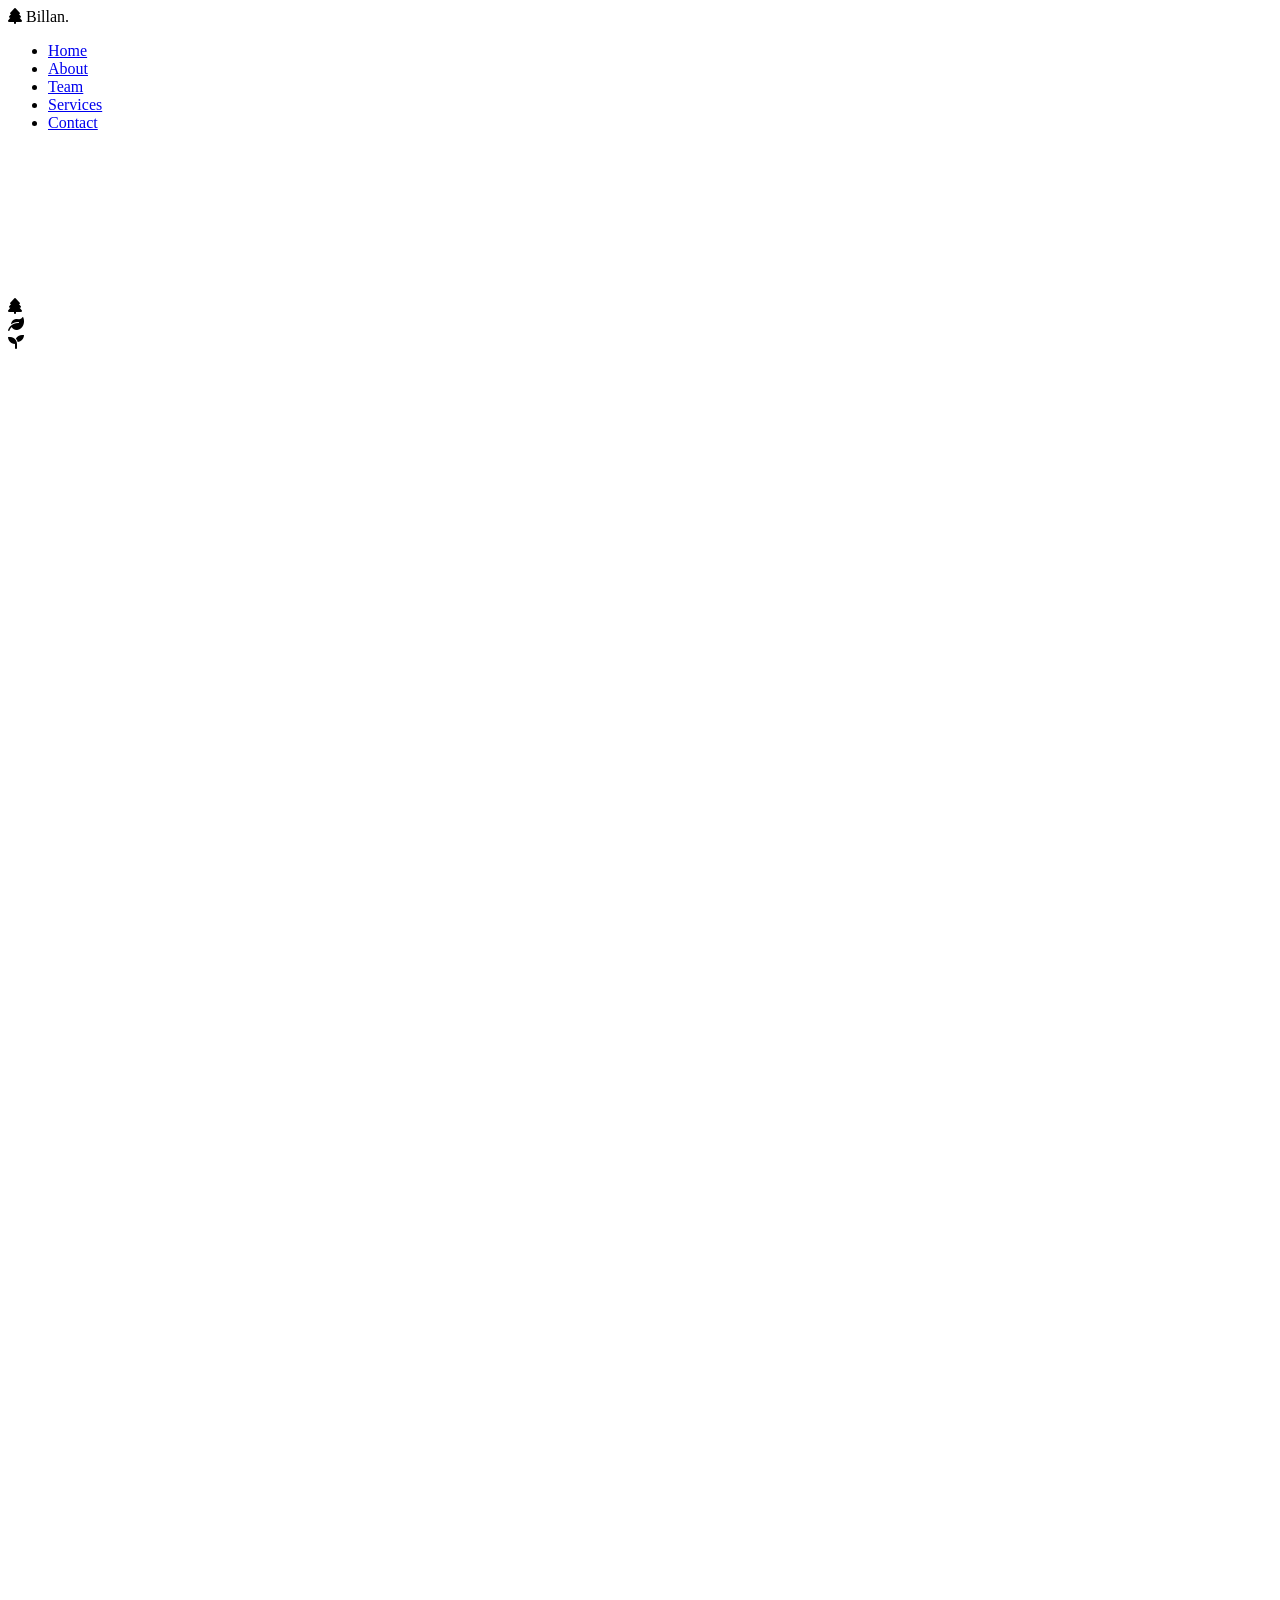
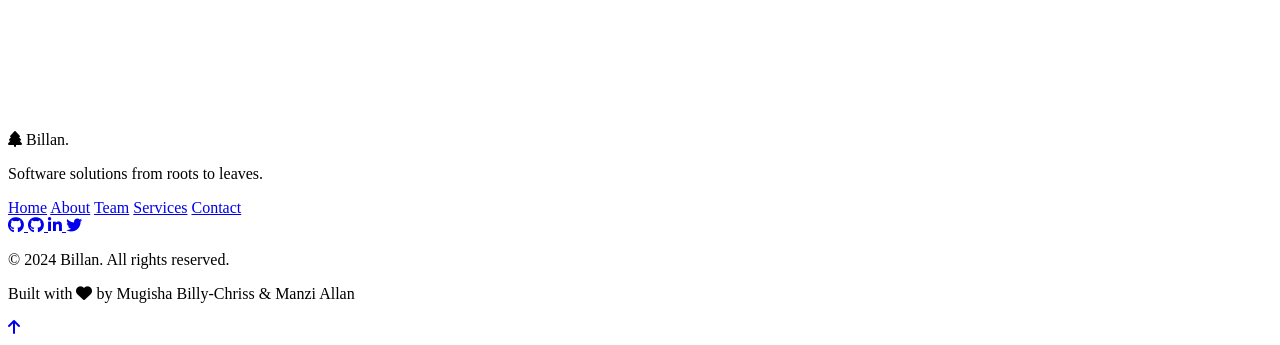
==== index.html @ 14cc53b2 "Create index.html" ====
<!DOCTYPE html>
<html lang="en">
<head>
    <meta charset="UTF-8">
    <meta name="viewport" content="width=device-width, initial-scale=1.0">
    <title>Billan - Software Solutions from Roots to Leaves</title>
    
    <!-- Meta Tags for SEO -->
    <meta name="description" content="Billan provides software solutions from roots (backend) to leaves (frontend). Founded by Mugisha Billy-Chriss and Manzi Allan.">
    <meta name="keywords" content="software development, web development, backend, frontend, Rwanda, Kigali">
    <meta name="author" content="Mugisha Billy-Chriss & Manzi Allan">
    
    <!-- Open Graph / Social Media Meta Tags -->
    <meta property="og:title" content="Billan - Software Solutions from Roots to Leaves">
    <meta property="og:description" content="We build robust, scalable software that grows with your business.">
    <meta property="og:type" content="website">
    
    <!-- Font Awesome for Icons -->
    <link rel="stylesheet" href="https://cdnjs.cloudflare.com/ajax/libs/font-awesome/6.0.0/css/all.min.css">
    
    <!-- AOS Animation Library -->
    <link href="https://unpkg.com/aos@2.3.1/dist/aos.css" rel="stylesheet">
    
    <!-- Custom CSS -->
    <link rel="stylesheet" href="css/style.css">
</head>
<body>
    <!-- Navigation -->
    <nav class="navbar" id="navbar">
        <div class="nav-container">
            <div class="logo">
                <i class="fas fa-tree tree-icon"></i>
                <span class="logo-text">Billan<span class="dot">.</span></span>
            </div>
            
            <div class="nav-menu" id="nav-menu">
                <ul class="nav-links">
                    <li><a href="#home" class="active">Home</a></li>
                    <li><a href="#about">About</a></li>
                    <li><a href="#team">Team</a></li>
                    <li><a href="#services">Services</a></li>
                    <li><a href="#contact">Contact</a></li>
                </ul>
            </div>
            
            <div class="hamburger" id="hamburger">
                <span class="bar"></span>
                <span class="bar"></span>
                <span class="bar"></span>
            </div>
        </div>
    </nav>

    <!-- Hero Section -->
    <section id="home" class="hero">
        <div class="hero-overlay"></div>
        <div class="hero-content" data-aos="fade-up" data-aos-duration="1000">
            <h1 class="glitch" data-text="Software Solutions">Software Solutions</h1>
            <h2>From <span class="highlight">Roots</span> to <span class="highlight">Leaves</span></h2>
            <p class="hero-subtitle">We build robust, scalable software that grows with your business. From foundational backend systems to beautiful frontend experiences.</p>
            <div class="hero-buttons">
                <a href="#contact" class="btn btn-primary">
                    <i class="fas fa-seedling"></i> Start Growing
                </a>
                <a href="#services" class="btn btn-outline">
                    <i class="fas fa-leaf"></i> Our Services
                </a>
            </div>
        </div>
        
        <!-- Floating Elements for Visual Interest -->
        <div class="floating-tree floating-tree-1"><i class="fas fa-tree"></i></div>
        <div class="floating-tree floating-tree-2"><i class="fas fa-leaf"></i></div>
        <div class="floating-tree floating-tree-3"><i class="fas fa-seedling"></i></div>
    </section>

    <!-- About Section -->
    <section id="about" class="about">
        <div class="container">
            <div class="section-header" data-aos="fade-up">
                <h2>About <span class="highlight">Billan</span></h2>
                <div class="divider">
                    <i class="fas fa-tree"></i>
                </div>
            </div>
            
            <div class="about-content">
                <div class="about-text" data-aos="fade-right">
                    <p class="lead">Billan was founded on the belief that great software, like a strong tree, needs deep roots and healthy leaves.</p>
                    <p>Our roots are our robust backend systems, databases, and infrastructure. Our leaves are the beautiful, intuitive interfaces our users interact with every day. We combine technical excellence with creative problem-solving to deliver solutions that stand the test of time.</p>
                    
                    <div class="stats-container">
                        <div class="stat-item">
                            <span class="stat-number" data-count="50">0</span>
                            <span class="stat-label">Projects Completed</span>
                        </div>
                        <div class="stat-item">
                            <span class="stat-number" data-count="25">0</span>
                            <span class="stat-label">Happy Clients</span>
                        </div>
                        <div class="stat-item">
                            <span class="stat-number" data-count="5">0</span>
                            <span class="stat-label">Team Members</span>
                        </div>
                    </div>
                </div>
                
                <div class="roots-leaves-container" data-aos="fade-left">
                    <div class="roots-card">
                        <div class="card-icon">
                            <i class="fas fa-tree"></i>
                        </div>
                        <h3>The Roots</h3>
                        <p>Scalable architecture, secure databases, powerful APIs, and rock-solid infrastructure that forms the foundation of every project.</p>
                        <ul class="feature-list">
                            <li><i class="fas fa-check-circle"></i> Cloud Architecture</li>
                            <li><i class="fas fa-check-circle"></i> Database Design</li>
                            <li><i class="fas fa-check-circle"></i> API Development</li>
                        </ul>
                    </div>
                    
                    <div class="leaves-card">
                        <div class="card-icon">
                            <i class="fas fa-leaf"></i>
                        </div>
                        <h3>The Leaves</h3>
                        <p>Beautiful user interfaces, smooth interactions, and engaging experiences that make your software a joy to use.</p>
                        <ul class="feature-list">
                            <li><i class="fas fa-check-circle"></i> Responsive Design</li>
                            <li><i class="fas fa-check-circle"></i> UI/UX</li>
                            <li><i class="fas fa-check-circle"></i> Frontend Frameworks</li>
                        </ul>
                    </div>
                </div>
            </div>
        </div>
    </section>

    <!-- Team Section -->
    <section id="team" class="team">
        <div class="container">
            <div class="section-header" data-aos="fade-up">
                <h2>Our <span class="highlight">Team</span></h2>
                <div class="divider">
                    <i class="fas fa-users"></i>
                </div>
                <p class="section-subtitle">Meet the minds behind Billan</p>
            </div>
            
            <div class="team-grid">
                <!-- Mugisha Billy-Chriss -->
                <div class="team-card" data-aos="flip-left" data-aos-duration="1000">
                    <div class="card-image">
                        <div class="profile-initials">MB</div>
                        <div class="social-links">
                            <a href="https://github.com/mugishabillychriss" target="_blank" rel="noopener noreferrer">
                                <i class="fab fa-github"></i>
                            </a>
                            <a href="#" target="_blank" rel="noopener noreferrer">
                                <i class="fab fa-linkedin-in"></i>
                            </a>
                            <a href="#" target="_blank" rel="noopener noreferrer">
                                <i class="fab fa-twitter"></i>
                            </a>
                        </div>
                    </div>
                    
                    <div class="card-content">
                        <h3>Mugisha Billy-Chriss</h3>
                        <p class="role">Lead Developer & Founder</p>
                        <p class="bio">Full-stack developer with 5+ years of experience in building scalable backend systems. Passionate about cloud architecture and database optimization.</p>
                        
                        <div class="github-info">
                            <a href="https://github.com/mugishabillychriss" target="_blank" rel="noopener noreferrer" class="github-link">
                                <i class="fab fa-github"></i>
                                <span>@mugishabillychriss</span>
                            </a>
                        </div>
                        
                        <div class="expertise-tags">
                            <span class="tag">Node.js</span>
                            <span class="tag">Python</span>
                            <span class="tag">AWS</span>
                            <span class="tag">MongoDB</span>
                            <span class="tag">Docker</span>
                        </div>
                        
                        <div class="contribution-badge">
                            <i class="fas fa-tree"></i>
                            <span>Root Architect</span>
                        </div>
                    </div>
                </div>

                <!-- Manzi Allan -->
                <div class="team-card" data-aos="flip-right" data-aos-duration="1000" data-aos-delay="200">
                    <div class="card-image">
                        <div class="profile-initials">MA</div>
                        <div class="social-links">
                            <a href="https://github.com/manziallan998-maker" target="_blank" rel="noopener noreferrer">
                                <i class="fab fa-github"></i>
                            </a>
                            <a href="#" target="_blank" rel="noopener noreferrer">
                                <i class="fab fa-linkedin-in"></i>
                            </a>
                            <a href="#" target="_blank" rel="noopener noreferrer">
                                <i class="fab fa-twitter"></i>
                            </a>
                        </div>
                    </div>
                    
                    <div class="card-content">
                        <h3>Manzi Allan</h3>
                        <p class="role">Frontend Developer & UI/UX Designer</p>
                        <p class="bio">Creative frontend developer with a keen eye for design. Specializes in creating intuitive user experiences and beautiful interfaces.</p>
                        
                        <div class="github-info">
                            <a href="https://github.com/manziallan998-maker" target="_blank" rel="noopener noreferrer" class="github-link">
                                <i class="fab fa-github"></i>
                                <span>@manziallan998-maker</span>
                            </a>
                        </div>
                        
                        <div class="expertise-tags">
                            <span class="tag">React</span>
                            <span class="tag">Vue.js</span>
                            <span class="tag">Tailwind</span>
                            <span class="tag">Figma</span>
                            <span class="tag">UI/UX</span>
                        </div>
                        
                        <div class="contribution-badge">
                            <i class="fas fa-leaf"></i>
                            <span>Leaf Designer</span>
                        </div>
                    </div>
                </div>
            </div>
        </div>
    </section>

    <!-- Services Section -->
    <section id="services" class="services">
        <div class="container">
            <div class="section-header" data-aos="fade-up">
                <h2>Our <span class="highlight">Services</span></h2>
                <div class="divider">
                    <i class="fas fa-cogs"></i>
                </div>
                <p class="section-subtitle">Comprehensive software solutions tailored to your needs</p>
            </div>
            
            <div class="services-grid">
                <div class="service-card" data-aos="zoom-in" data-aos-duration="800">
                    <div class="service-icon">
                        <i class="fas fa-database"></i>
                    </div>
                    <h3>Root Development</h3>
                    <p>Scalable backend systems, RESTful APIs, database design, and cloud infrastructure that forms the foundation of your application.</p>
                    <ul class="service-features">
                        <li>Cloud Architecture</li>
                        <li>Database Optimization</li>
                        <li>API Development</li>
                        <li>Microservices</li>
                    </ul>
                    <a href="#contact" class="service-link">Learn More <i class="fas fa-arrow-right"></i></a>
                </div>
                
                <div class="service-card" data-aos="zoom-in" data-aos-duration="800" data-aos-delay="100">
                    <div class="service-icon">
                        <i class="fas fa-paint-brush"></i>
                    </div>
                    <h3>Leaf Design</h3>
                    <p>Beautiful, responsive frontend interfaces that users love. Modern frameworks and best practices for exceptional user experiences.</p>
                    <ul class="service-features">
                        <li>Responsive Design</li>
                        <li>UI/UX Design</li>
                        <li>React/Vue/Angular</li>
                        <li>Animation</li>
                    </ul>
                    <a href="#contact" class="service-link">Learn More <i class="fas fa-arrow-right"></i></a>
                </div>
                
                <div class="service-card" data-aos="zoom-in" data-aos-duration="800" data-aos-delay="200">
                    <div class="service-icon">
                        <i class="fas fa-code-branch"></i>
                    </div>
                    <h3>Full-Stack Solutions</h3>
                    <p>End-to-end development from database to browser. We handle everything so you can focus on your business.</p>
                    <ul class="service-features">
                        <li>Complete Web Apps</li>
                        <li>E-commerce Platforms</li>
                        <li>Custom Software</li>
                        <li>Integration</li>
                    </ul>
                    <a href="#contact" class="service-link">Learn More <i class="fas fa-arrow-right"></i></a>
                </div>
                
                <div class="service-card" data-aos="zoom-in" data-aos-duration="800" data-aos-delay="300">
                    <div class="service-icon">
                        <i class="fas fa-heartbeat"></i>
                    </div>
                    <h3>Tree Maintenance</h3>
                    <p>Ongoing support, maintenance, and scaling to ensure your software grows healthily with your business.</p>
                    <ul class="service-features">
                        <li>24/7 Monitoring</li>
                        <li>Performance Optimization</li>
                        <li>Security Updates</li>
                        <li>Technical Support</li>
                    </ul>
                    <a href="#contact" class="service-link">Learn More <i class="fas fa-arrow-right"></i></a>
                </div>
            </div>
        </div>
    </section>

    <!-- Contact Section with Formspree Integration -->
    <section id="contact" class="contact">
        <div class="container">
            <div class="section-header" data-aos="fade-up">
                <h2>Get In <span class="highlight">Touch</span></h2>
                <div class="divider">
                    <i class="fas fa-envelope"></i>
                </div>
                <p class="section-subtitle">Ready to start your project? Let's grow together!</p>
            </div>
            
            <div class="contact-wrapper">
                <div class="contact-info" data-aos="fade-right">
                    <h3>Let's grow together</h3>
                    <p class="contact-description">Have a project in mind? We'd love to hear about it. Whether you need roots, leaves, or a whole tree, we're here to help.</p>
                    
                    <div class="info-items">
                        <div class="info-item">
                            <div class="info-icon">
                                <i class="fas fa-envelope"></i>
                            </div>
                            <div class="info-content">
                                <h4>Email</h4>
                                <a href="mailto:hello@billan.dev">hello@billan.dev</a>
                            </div>
                        </div>
                        
                        <div class="info-item">
                            <div class="info-icon">
                                <i class="fas fa-phone-alt"></i>
                            </div>
                            <div class="info-content">
                                <h4>Phone</h4>
                                <a href="tel:+250789123456">+250 789 123 456</a>
                            </div>
                        </div>
                        
                        <div class="info-item">
                            <div class="info-icon">
                                <i class="fas fa-map-marker-alt"></i>
                            </div>
                            <div class="info-content">
                                <h4>Location</h4>
                                <p>Kigali, Rwanda</p>
                            </div>
                        </div>
                    </div>
                    
                    <div class="social-media">
                        <h4>Follow Us</h4>
                        <div class="social-icons">
                            <a href="#" class="social-icon" target="_blank" rel="noopener noreferrer">
                                <i class="fab fa-github"></i>
                            </a>
                            <a href="#" class="social-icon" target="_blank" rel="noopener noreferrer">
                                <i class="fab fa-linkedin-in"></i>
                            </a>
                            <a href="#" class="social-icon" target="_blank" rel="noopener noreferrer">
                                <i class="fab fa-twitter"></i>
                            </a>
                            <a href="#" class="social-icon" target="_blank" rel="noopener noreferrer">
                                <i class="fab fa-instagram"></i>
                            </a>
                        </div>
                    </div>
                </div>
                
                <div class="contact-form-container" data-aos="fade-left">
                    <div class="form-header">
                        <h3>Send us a message</h3>
                        <p>We'll get back to you within 24 hours</p>
                    </div>
                    
                    <!-- Formspree Integration Form -->
                    <!-- IMPORTANT: Replace YOUR_FORM_ID with your actual Formspree form ID -->
                    <form id="contactForm" action="https://formspree.io/f/mdkrrryo" method="POST" class="contact-form">
                        <!-- Formspree requires this redirect field -->
                        <input type="hidden" name="_redirect" value="https://yourdomain.com/thank-you.html">
                        <!-- Alternative: Use _next to redirect to a custom URL -->
                        <!-- <input type="hidden" name="_next" value="https://yourdomain.com/thank-you.html"> -->
                        
                        <!-- Optional: Format email replies -->
                        <input type="hidden" name="_replyto" value="email">
                        
                        <!-- Optional: Subject prefix -->
                        <input type="hidden" name="_subject" value="New message from Billan website!">
                        
                        <div class="form-group">
                            <label for="name">
                                <i class="fas fa-user"></i>
                                Your Name
                            </label>
                            <input type="text" id="name" name="name" placeholder="John Doe" required>
                        </div>
                        
                        <div class="form-group">
                            <label for="email">
                                <i class="fas fa-envelope"></i>
                                Email Address
                            </label>
                            <input type="email" id="email" name="email" placeholder="john@example.com" required>
                        </div>
                        
                        <div class="form-group">
                            <label for="subject">
                                <i class="fas fa-tag"></i>
                                Subject
                            </label>
                            <input type="text" id="subject" name="subject" placeholder="Project Inquiry">
                        </div>
                        
                        <div class="form-group">
                            <label for="message">
                                <i class="fas fa-comment"></i>
                                Your Message
                            </label>
                            <textarea id="message" name="message" placeholder="Tell us about your project..." required></textarea>
                        </div>
                        
                        <!-- Custom checkbox for consent -->
                        <div class="form-checkbox">
                            <input type="checkbox" id="consent" name="consent" required>
                            <label for="consent">I agree to be contacted regarding my inquiry</label>
                        </div>
                        
                        <!-- Honeypot field to prevent spam (hidden from real users) -->
                        <input type="text" name="_gotcha" style="display:none">
                        
                        <button type="submit" class="btn-submit" id="submitBtn">
                            <span class="btn-text">Send Message</span>
                            <i class="fas fa-paper-plane"></i>
                        </button>
                        
                        <!-- Form status message -->
                        <div class="form-status" id="formStatus"></div>
                    </form>
                </div>
            </div>
        </div>
    </section>

    <!-- Footer -->
    <footer class="footer">
        <div class="container">
            <div class="footer-content">
                <div class="footer-logo">
                    <i class="fas fa-tree"></i>
                    <span>Billan<span class="dot">.</span></span>
                </div>
                <p class="footer-tagline">Software solutions from roots to leaves.</p>
                
                <div class="footer-links">
                    <a href="#home">Home</a>
                    <a href="#about">About</a>
                    <a href="#team">Team</a>
                    <a href="#services">Services</a>
                    <a href="#contact">Contact</a>
                </div>
                
                <div class="footer-social">
                    <a href="https://github.com/mugishabillychriss" target="_blank" rel="noopener noreferrer">
                        <i class="fab fa-github"></i>
                    </a>
                    <a href="https://github.com/manziallan998-maker" target="_blank" rel="noopener noreferrer">
                        <i class="fab fa-github"></i>
                    </a>
                    <a href="#" target="_blank" rel="noopener noreferrer">
                        <i class="fab fa-linkedin-in"></i>
                    </a>
                    <a href="#" target="_blank" rel="noopener noreferrer">
                        <i class="fab fa-twitter"></i>
                    </a>
                </div>
                
                <div class="footer-copyright">
                    <p>&copy; 2024 Billan. All rights reserved.</p>
                    <p class="developer-credit">Built with <i class="fas fa-heart"></i> by Mugisha Billy-Chriss & Manzi Allan</p>
                </div>
            </div>
        </div>
    </footer>

    <!-- Back to Top Button -->
    <a href="#home" class="back-to-top" id="backToTop">
        <i class="fas fa-arrow-up"></i>
    </a>

    <!-- Scripts -->
    <script src="https://unpkg.com/aos@2.3.1/dist/aos.js"></script>
    <script src="js/main.js"></script>
</body>
</html>
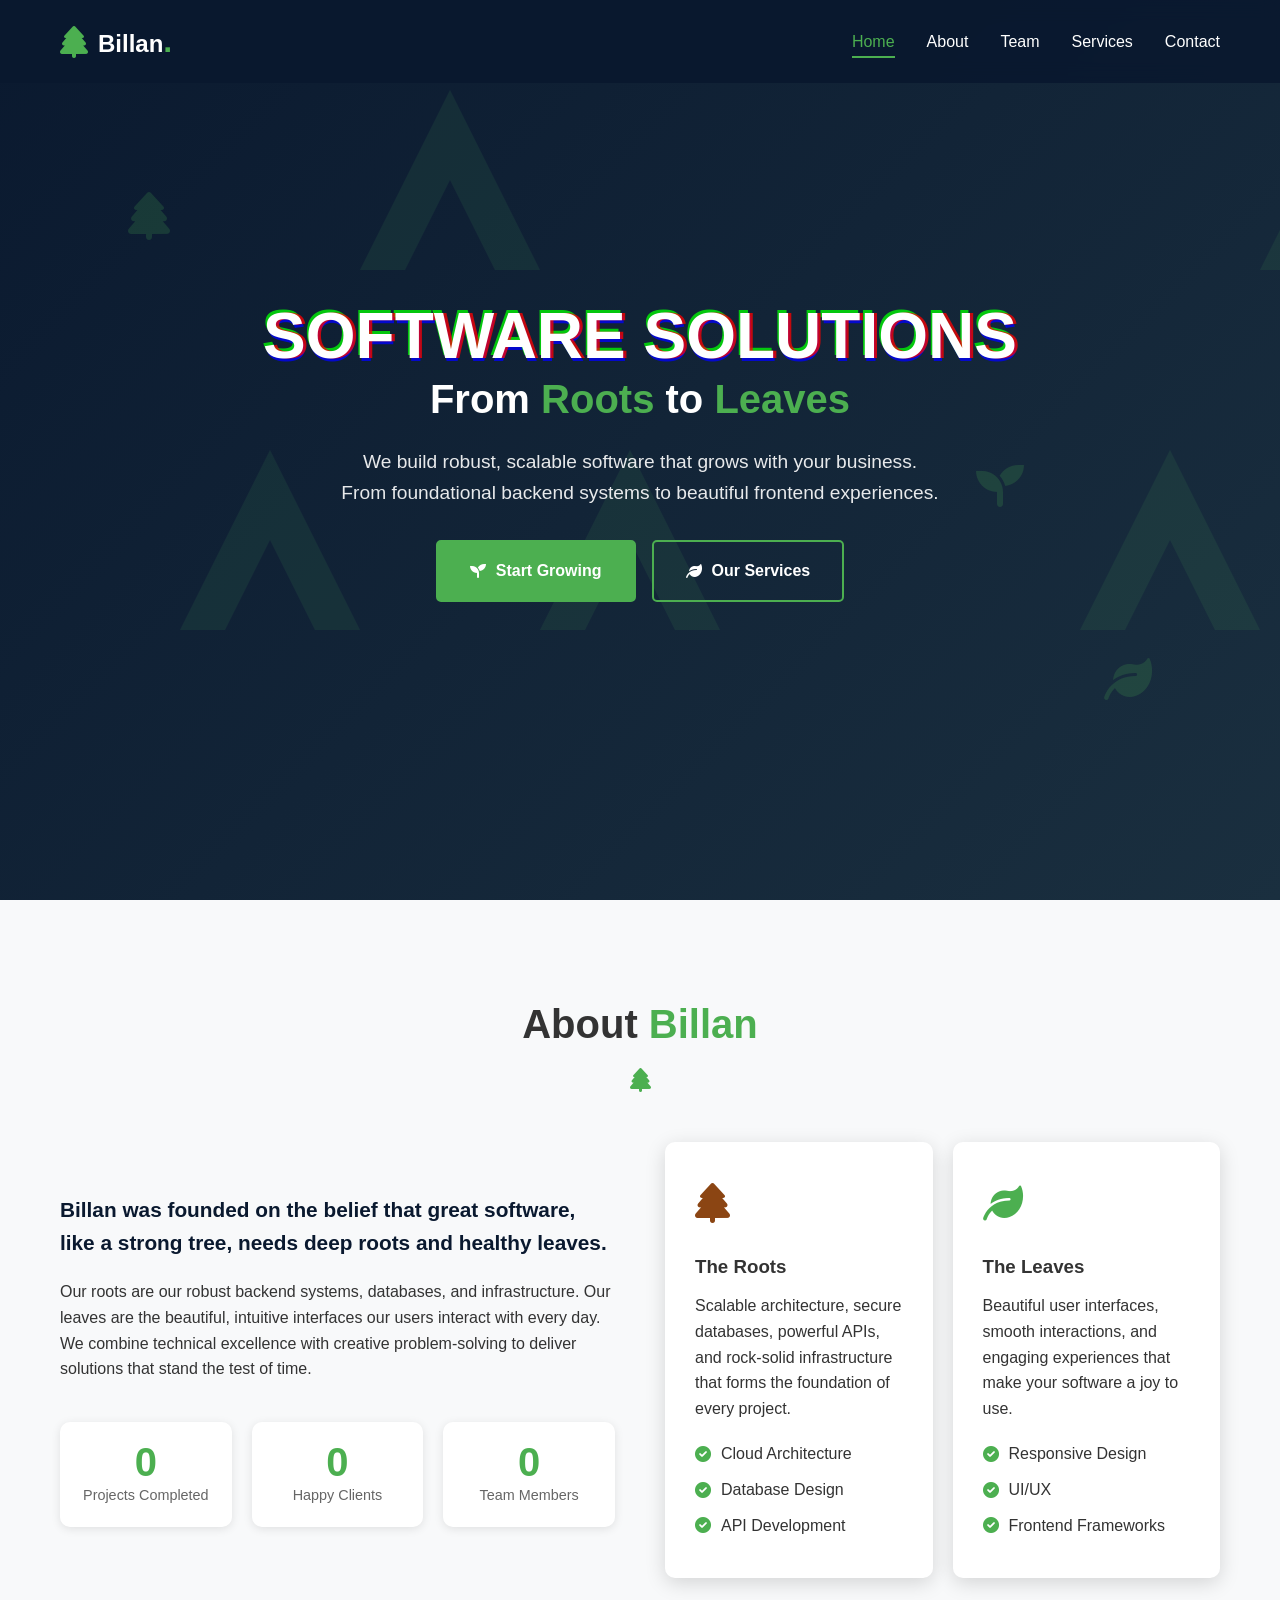
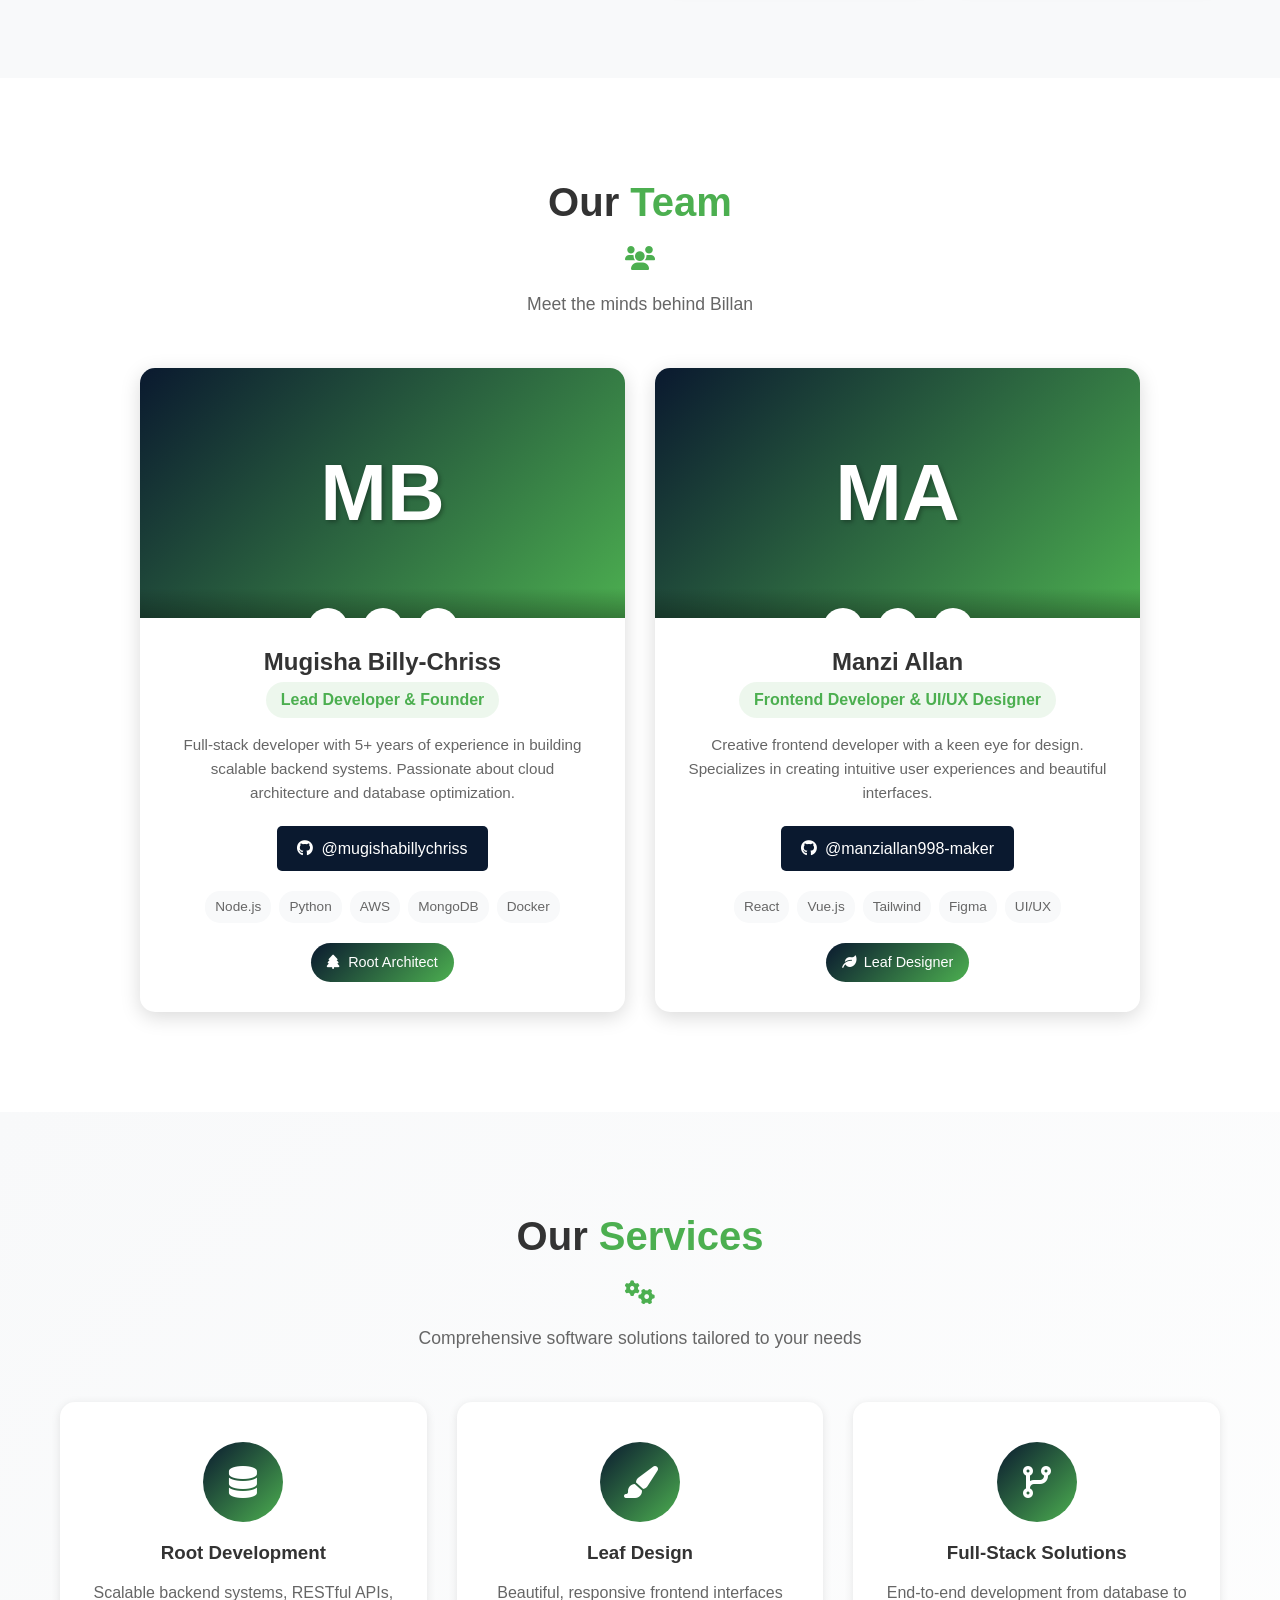
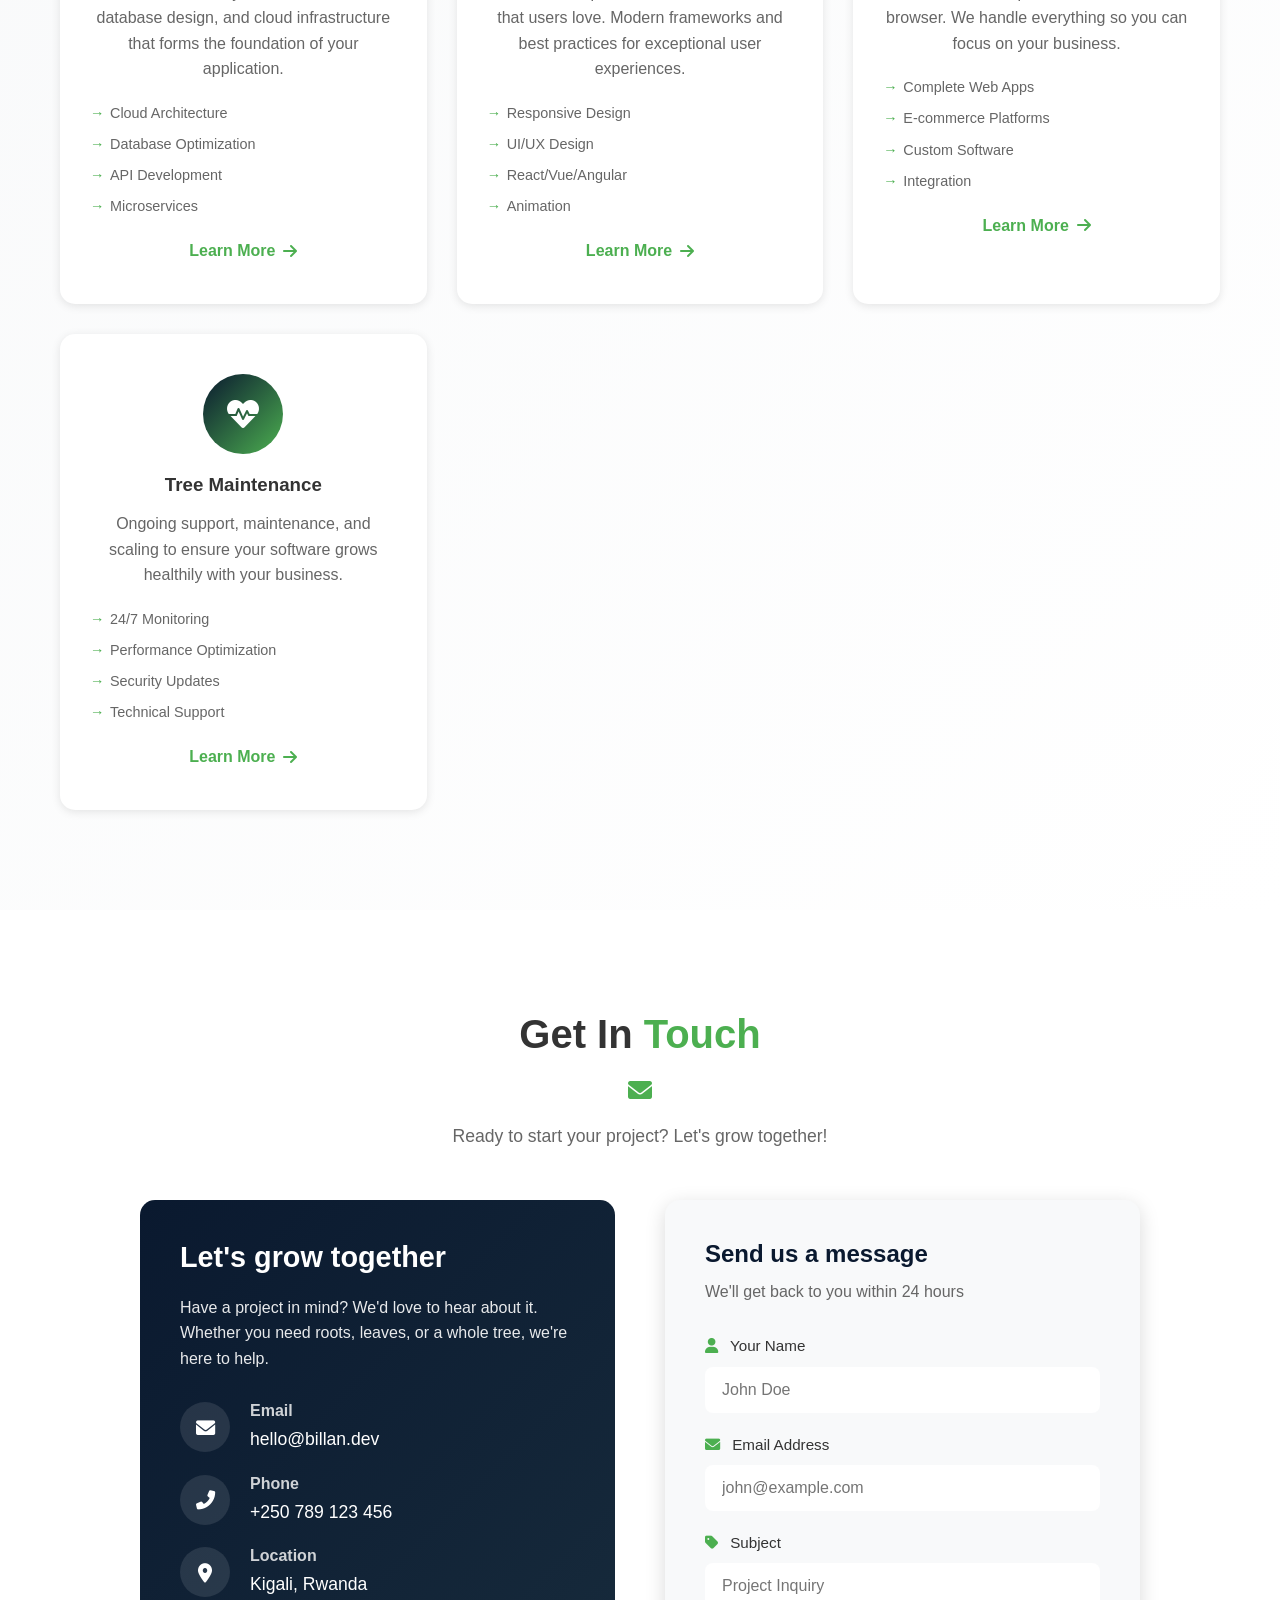
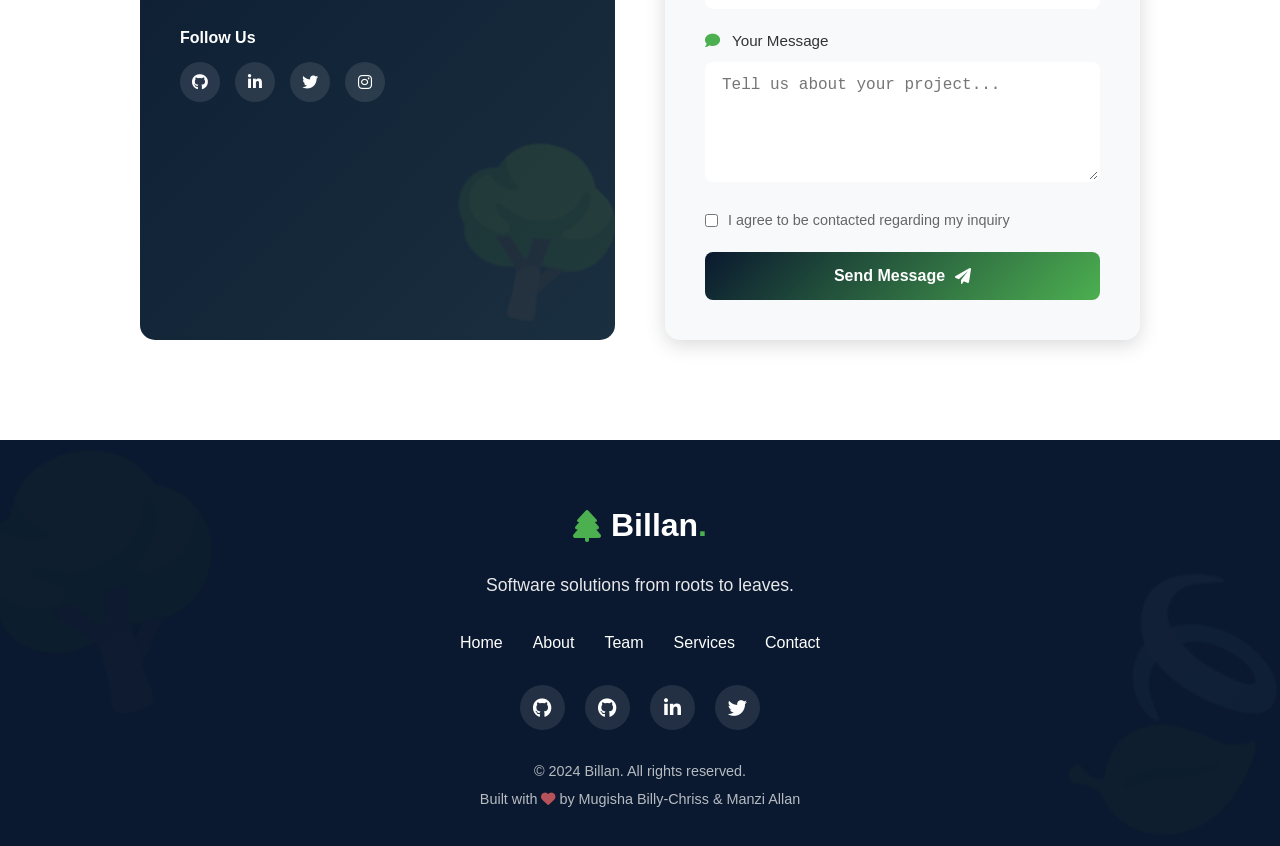
==== commit 28da6f21: "Update index.html" ====
--- a/index.html
+++ b/index.html
@@ -22,7 +22,7 @@
     <link href="https://unpkg.com/aos@2.3.1/dist/aos.css" rel="stylesheet">
     
     <!-- Custom CSS -->
-    <link rel="stylesheet" href="css/style.css">
+    <link rel="stylesheet" href="styles.css">
 </head>
 <body>
     <!-- Navigation -->
@@ -503,6 +503,6 @@
 
     <!-- Scripts -->
     <script src="https://unpkg.com/aos@2.3.1/dist/aos.js"></script>
-    <script src="js/main.js"></script>
+    <script src="main.js"></script>
 </body>
 </html>
--- a/styles.css
+++ b/styles.css
@@ -0,0 +1,1317 @@
+/* Reset and Base Styles */
+* {
+    margin: 0;
+    padding: 0;
+    box-sizing: border-box;
+}
+
+:root {
+    --primary-color: #0a192f;
+    --secondary-color: #4CAF50;
+    --accent-color: #8B4513;
+    --text-light: #ffffff;
+    --text-dark: #333333;
+    --text-gray: #666666;
+    --bg-light: #f8f9fa;
+    --bg-dark: #1a2f3f;
+    --shadow-sm: 0 2px 10px rgba(0,0,0,0.1);
+    --shadow-md: 0 5px 20px rgba(0,0,0,0.15);
+    --shadow-lg: 0 10px 30px rgba(0,0,0,0.2);
+    --transition: all 0.3s ease;
+}
+
+html {
+    scroll-behavior: smooth;
+}
+
+body {
+    font-family: 'Segoe UI', Tahoma, Geneva, Verdana, sans-serif;
+    line-height: 1.6;
+    color: var(--text-dark);
+    overflow-x: hidden;
+}
+
+.container {
+    max-width: 1200px;
+    margin: 0 auto;
+    padding: 0 20px;
+}
+
+/* Typography */
+h1, h2, h3, h4, h5, h6 {
+    font-weight: 700;
+    line-height: 1.2;
+}
+
+.highlight {
+    color: var(--secondary-color);
+    position: relative;
+    display: inline-block;
+}
+
+.highlight::after {
+    content: '';
+    position: absolute;
+    bottom: 0;
+    left: 0;
+    width: 100%;
+    height: 3px;
+    background: var(--secondary-color);
+    transform: scaleX(0);
+    transform-origin: right;
+    transition: transform 0.5s ease;
+}
+
+.highlight:hover::after {
+    transform: scaleX(1);
+    transform-origin: left;
+}
+
+/* Navigation */
+.navbar {
+    position: fixed;
+    top: 0;
+    left: 0;
+    width: 100%;
+    background: rgba(10, 25, 47, 0.95);
+    backdrop-filter: blur(10px);
+    z-index: 1000;
+    padding: 1rem 0;
+    transition: var(--transition);
+}
+
+.navbar.scrolled {
+    padding: 0.5rem 0;
+    background: var(--primary-color);
+    box-shadow: var(--shadow-md);
+}
+
+.nav-container {
+    max-width: 1200px;
+    margin: 0 auto;
+    padding: 0 20px;
+    display: flex;
+    justify-content: space-between;
+    align-items: center;
+}
+
+.logo {
+    display: flex;
+    align-items: center;
+    gap: 10px;
+}
+
+.tree-icon {
+    font-size: 2rem;
+    color: var(--secondary-color);
+    animation: sway 3s infinite ease-in-out;
+}
+
+@keyframes sway {
+    0%, 100% { transform: rotate(0deg); }
+    25% { transform: rotate(5deg); }
+    75% { transform: rotate(-5deg); }
+}
+
+.logo-text {
+    font-size: 1.5rem;
+    font-weight: bold;
+    color: var(--text-light);
+}
+
+.dot {
+    color: var(--secondary-color);
+    font-size: 2rem;
+}
+
+.nav-links {
+    display: flex;
+    list-style: none;
+    gap: 2rem;
+}
+
+.nav-links a {
+    color: var(--text-light);
+    text-decoration: none;
+    font-weight: 500;
+    position: relative;
+    padding: 0.5rem 0;
+    transition: var(--transition);
+}
+
+.nav-links a::before {
+    content: '';
+    position: absolute;
+    bottom: 0;
+    left: 0;
+    width: 100%;
+    height: 2px;
+    background: var(--secondary-color);
+    transform: scaleX(0);
+    transform-origin: right;
+    transition: transform 0.3s ease;
+}
+
+.nav-links a:hover::before,
+.nav-links a.active::before {
+    transform: scaleX(1);
+    transform-origin: left;
+}
+
+.nav-links a:hover,
+.nav-links a.active {
+    color: var(--secondary-color);
+}
+
+.hamburger {
+    display: none;
+    cursor: pointer;
+}
+
+.bar {
+    display: block;
+    width: 25px;
+    height: 3px;
+    margin: 5px auto;
+    background: var(--text-light);
+    transition: var(--transition);
+}
+
+/* Hero Section */
+.hero {
+    min-height: 100vh;
+    background: linear-gradient(135deg, var(--primary-color), var(--bg-dark));
+    position: relative;
+    display: flex;
+    align-items: center;
+    justify-content: center;
+    text-align: center;
+    color: var(--text-light);
+    overflow: hidden;
+}
+
+.hero-overlay {
+    position: absolute;
+    top: 0;
+    left: 0;
+    width: 100%;
+    height: 100%;
+    background: url('data:image/svg+xml,<svg xmlns="http://www.w3.org/2000/svg" viewBox="0 0 100 100" opacity="0.1"><path d="M50 10 L60 30 L55 30 L50 20 L45 30 L40 30 L50 10" fill="%234CAF50"/><path d="M30 50 L40 70 L35 70 L30 60 L25 70 L20 70 L30 50" fill="%234CAF50"/><path d="M70 50 L80 70 L75 70 L70 60 L65 70 L60 70 L70 50" fill="%234CAF50"/></svg>');
+    background-repeat: repeat;
+    animation: floatBackground 20s linear infinite;
+}
+
+@keyframes floatBackground {
+    from { transform: translateY(0); }
+    to { transform: translateY(-100px); }
+}
+
+.hero-content {
+    position: relative;
+    z-index: 2;
+    max-width: 800px;
+    padding: 0 20px;
+}
+
+.glitch {
+    font-size: 4rem;
+    font-weight: bold;
+    text-transform: uppercase;
+    position: relative;
+    text-shadow: 0.05em 0 0 rgba(255,0,0,0.75),
+                -0.025em -0.05em 0 rgba(0,255,0,0.75),
+                0.025em 0.05em 0 rgba(0,0,255,0.75);
+    animation: glitch 500ms infinite;
+}
+
+@keyframes glitch {
+    0% {
+        text-shadow: 0.05em 0 0 rgba(255,0,0,0.75),
+                    -0.05em -0.025em 0 rgba(0,255,0,0.75),
+                    -0.025em 0.05em 0 rgba(0,0,255,0.75);
+    }
+    14% {
+        text-shadow: 0.05em 0 0 rgba(255,0,0,0.75),
+                    -0.05em -0.025em 0 rgba(0,255,0,0.75),
+                    -0.025em 0.05em 0 rgba(0,0,255,0.75);
+    }
+    15% {
+        text-shadow: -0.05em -0.025em 0 rgba(255,0,0,0.75),
+                    0.025em 0.025em 0 rgba(0,255,0,0.75),
+                    -0.05em -0.05em 0 rgba(0,0,255,0.75);
+    }
+    49% {
+        text-shadow: -0.05em -0.025em 0 rgba(255,0,0,0.75),
+                    0.025em 0.025em 0 rgba(0,255,0,0.75),
+                    -0.05em -0.05em 0 rgba(0,0,255,0.75);
+    }
+    50% {
+        text-shadow: 0.025em 0.05em 0 rgba(255,0,0,0.75),
+                    0.05em 0 0 rgba(0,255,0,0.75),
+                    0 -0.05em 0 rgba(0,0,255,0.75);
+    }
+    99% {
+        text-shadow: 0.025em 0.05em 0 rgba(255,0,0,0.75),
+                    0.05em 0 0 rgba(0,255,0,0.75),
+                    0 -0.05em 0 rgba(0,0,255,0.75);
+    }
+    100% {
+        text-shadow: -0.025em 0 0 rgba(255,0,0,0.75),
+                    -0.025em -0.025em 0 rgba(0,255,0,0.75),
+                    -0.025em -0.05em 0 rgba(0,0,255,0.75);
+    }
+}
+
+.hero h2 {
+    font-size: 2.5rem;
+    margin-bottom: 1.5rem;
+}
+
+.hero-subtitle {
+    font-size: 1.2rem;
+    margin-bottom: 2rem;
+    opacity: 0.9;
+    max-width: 600px;
+    margin-left: auto;
+    margin-right: auto;
+}
+
+.hero-buttons {
+    display: flex;
+    gap: 1rem;
+    justify-content: center;
+}
+
+.btn {
+    display: inline-flex;
+    align-items: center;
+    gap: 10px;
+    padding: 1rem 2rem;
+    border-radius: 5px;
+    font-size: 1rem;
+    font-weight: 600;
+    text-decoration: none;
+    transition: var(--transition);
+    cursor: pointer;
+}
+
+.btn-primary {
+    background: var(--secondary-color);
+    color: var(--text-light);
+    border: 2px solid var(--secondary-color);
+}
+
+.btn-primary:hover {
+    background: transparent;
+    color: var(--secondary-color);
+    transform: translateY(-3px);
+    box-shadow: 0 10px 20px rgba(76, 175, 80, 0.3);
+}
+
+.btn-outline {
+    background: transparent;
+    color: var(--text-light);
+    border: 2px solid var(--secondary-color);
+}
+
+.btn-outline:hover {
+    background: var(--secondary-color);
+    color: var(--text-light);
+    transform: translateY(-3px);
+    box-shadow: 0 10px 20px rgba(76, 175, 80, 0.3);
+}
+
+.floating-tree {
+    position: absolute;
+    color: rgba(76, 175, 80, 0.2);
+    font-size: 3rem;
+    animation: float 6s infinite ease-in-out;
+}
+
+.floating-tree-1 {
+    top: 20%;
+    left: 10%;
+    animation-delay: 0s;
+}
+
+.floating-tree-2 {
+    bottom: 20%;
+    right: 10%;
+    animation-delay: 2s;
+}
+
+.floating-tree-3 {
+    top: 50%;
+    right: 20%;
+    animation-delay: 1s;
+}
+
+@keyframes float {
+    0%, 100% { transform: translateY(0) rotate(0deg); }
+    50% { transform: translateY(-20px) rotate(5deg); }
+}
+
+/* About Section */
+.about {
+    padding: 100px 0;
+    background: var(--bg-light);
+}
+
+.section-header {
+    text-align: center;
+    margin-bottom: 50px;
+}
+
+.section-header h2 {
+    font-size: 2.5rem;
+    margin-bottom: 20px;
+}
+
+.divider {
+    display: flex;
+    align-items: center;
+    justify-content: center;
+    gap: 10px;
+    margin-bottom: 20px;
+}
+
+.divider i {
+    color: var(--secondary-color);
+    font-size: 1.5rem;
+    animation: pulse 2s infinite;
+}
+
+@keyframes pulse {
+    0%, 100% { transform: scale(1); }
+    50% { transform: scale(1.2); }
+}
+
+.section-subtitle {
+    color: var(--text-gray);
+    font-size: 1.1rem;
+    max-width: 600px;
+    margin: 0 auto;
+}
+
+.about-content {
+    display: grid;
+    grid-template-columns: 1fr 1fr;
+    gap: 50px;
+    align-items: center;
+}
+
+.about-text .lead {
+    font-size: 1.3rem;
+    font-weight: 600;
+    color: var(--primary-color);
+    margin-bottom: 20px;
+}
+
+.stats-container {
+    display: grid;
+    grid-template-columns: repeat(3, 1fr);
+    gap: 20px;
+    margin-top: 40px;
+}
+
+.stat-item {
+    text-align: center;
+    padding: 20px;
+    background: white;
+    border-radius: 10px;
+    box-shadow: var(--shadow-sm);
+    transition: var(--transition);
+}
+
+.stat-item:hover {
+    transform: translateY(-5px);
+    box-shadow: var(--shadow-md);
+}
+
+.stat-number {
+    display: block;
+    font-size: 2.5rem;
+    font-weight: bold;
+    color: var(--secondary-color);
+    line-height: 1;
+}
+
+.stat-label {
+    font-size: 0.9rem;
+    color: var(--text-gray);
+}
+
+.roots-leaves-container {
+    display: grid;
+    grid-template-columns: 1fr 1fr;
+    gap: 20px;
+}
+
+.roots-card,
+.leaves-card {
+    background: white;
+    padding: 30px;
+    border-radius: 10px;
+    box-shadow: var(--shadow-md);
+    transition: var(--transition);
+    position: relative;
+    overflow: hidden;
+}
+
+.roots-card::before,
+.leaves-card::before {
+    content: '';
+    position: absolute;
+    top: 0;
+    left: 0;
+    width: 100%;
+    height: 5px;
+    background: linear-gradient(90deg, var(--accent-color), var(--secondary-color));
+    transform: scaleX(0);
+    transform-origin: left;
+    transition: transform 0.5s ease;
+}
+
+.roots-card:hover::before,
+.leaves-card:hover::before {
+    transform: scaleX(1);
+}
+
+.roots-card:hover,
+.leaves-card:hover {
+    transform: translateY(-10px);
+    box-shadow: var(--shadow-lg);
+}
+
+.card-icon {
+    font-size: 2.5rem;
+    margin-bottom: 20px;
+}
+
+.roots-card .card-icon {
+    color: var(--accent-color);
+}
+
+.leaves-card .card-icon {
+    color: var(--secondary-color);
+}
+
+.roots-card h3,
+.leaves-card h3 {
+    margin-bottom: 15px;
+}
+
+.feature-list {
+    list-style: none;
+    margin-top: 20px;
+}
+
+.feature-list li {
+    margin-bottom: 10px;
+    display: flex;
+    align-items: center;
+    gap: 10px;
+}
+
+.feature-list i {
+    color: var(--secondary-color);
+}
+
+/* Team Section */
+.team {
+    padding: 100px 0;
+    background: white;
+}
+
+.team-grid {
+    display: grid;
+    grid-template-columns: repeat(auto-fit, minmax(350px, 1fr));
+    gap: 30px;
+    max-width: 1000px;
+    margin: 0 auto;
+}
+
+.team-card {
+    background: white;
+    border-radius: 15px;
+    overflow: hidden;
+    box-shadow: var(--shadow-md);
+    transition: var(--transition);
+    position: relative;
+}
+
+.team-card:hover {
+    transform: translateY(-10px);
+    box-shadow: var(--shadow-lg);
+}
+
+.card-image {
+    position: relative;
+    height: 250px;
+    background: linear-gradient(135deg, var(--primary-color), var(--secondary-color));
+    display: flex;
+    align-items: center;
+    justify-content: center;
+    overflow: hidden;
+}
+
+.profile-initials {
+    font-size: 5rem;
+    font-weight: bold;
+    color: white;
+    text-shadow: 2px 2px 4px rgba(0,0,0,0.3);
+    animation: bounce 2s infinite;
+}
+
+@keyframes bounce {
+    0%, 100% { transform: translateY(0); }
+    50% { transform: translateY(-10px); }
+}
+
+.social-links {
+    position: absolute;
+    bottom: -50px;
+    left: 0;
+    right: 0;
+    display: flex;
+    justify-content: center;
+    gap: 15px;
+    padding: 20px;
+    background: linear-gradient(to top, rgba(0,0,0,0.8), transparent);
+    transition: var(--transition);
+}
+
+.team-card:hover .social-links {
+    bottom: 0;
+}
+
+.social-links a {
+    width: 40px;
+    height: 40px;
+    background: white;
+    border-radius: 50%;
+    display: flex;
+    align-items: center;
+    justify-content: center;
+    color: var(--primary-color);
+    text-decoration: none;
+    transition: var(--transition);
+}
+
+.social-links a:hover {
+    background: var(--secondary-color);
+    color: white;
+    transform: translateY(-3px);
+}
+
+.card-content {
+    padding: 30px;
+    text-align: center;
+}
+
+.card-content h3 {
+    font-size: 1.5rem;
+    margin-bottom: 5px;
+}
+
+.role {
+    color: var(--secondary-color);
+    font-weight: 600;
+    margin-bottom: 15px;
+    display: inline-block;
+    padding: 5px 15px;
+    background: rgba(76, 175, 80, 0.1);
+    border-radius: 20px;
+}
+
+.bio {
+    color: var(--text-gray);
+    margin-bottom: 20px;
+    font-size: 0.95rem;
+}
+
+.github-info {
+    margin-bottom: 20px;
+}
+
+.github-link {
+    display: inline-flex;
+    align-items: center;
+    gap: 8px;
+    padding: 10px 20px;
+    background: var(--primary-color);
+    color: white;
+    text-decoration: none;
+    border-radius: 5px;
+    transition: var(--transition);
+}
+
+.github-link:hover {
+    background: var(--secondary-color);
+    transform: scale(1.05);
+}
+
+.expertise-tags {
+    display: flex;
+    flex-wrap: wrap;
+    gap: 8px;
+    justify-content: center;
+    margin-bottom: 20px;
+}
+
+.tag {
+    padding: 5px 10px;
+    background: var(--bg-light);
+    border-radius: 15px;
+    font-size: 0.85rem;
+    color: var(--text-gray);
+    transition: var(--transition);
+}
+
+.tag:hover {
+    background: var(--secondary-color);
+    color: white;
+    transform: translateY(-2px);
+}
+
+.contribution-badge {
+    display: inline-flex;
+    align-items: center;
+    gap: 8px;
+    padding: 8px 16px;
+    background: linear-gradient(135deg, var(--primary-color), var(--secondary-color));
+    color: white;
+    border-radius: 20px;
+    font-size: 0.9rem;
+}
+
+/* Services Section */
+.services {
+    padding: 100px 0;
+    background: linear-gradient(135deg, var(--bg-light), white);
+}
+
+.services-grid {
+    display: grid;
+    grid-template-columns: repeat(auto-fit, minmax(280px, 1fr));
+    gap: 30px;
+    margin-top: 50px;
+}
+
+.service-card {
+    background: white;
+    padding: 40px 30px;
+    border-radius: 15px;
+    text-align: center;
+    box-shadow: var(--shadow-sm);
+    transition: var(--transition);
+    position: relative;
+    overflow: hidden;
+}
+
+.service-card::before {
+    content: '';
+    position: absolute;
+    top: 0;
+    left: 0;
+    width: 100%;
+    height: 5px;
+    background: linear-gradient(90deg, var(--secondary-color), var(--primary-color));
+    transform: scaleX(0);
+    transition: transform 0.5s ease;
+}
+
+.service-card:hover::before {
+    transform: scaleX(1);
+}
+
+.service-card:hover {
+    transform: translateY(-10px);
+    box-shadow: var(--shadow-lg);
+}
+
+.service-icon {
+    width: 80px;
+    height: 80px;
+    margin: 0 auto 20px;
+    background: linear-gradient(135deg, var(--primary-color), var(--secondary-color));
+    border-radius: 50%;
+    display: flex;
+    align-items: center;
+    justify-content: center;
+    color: white;
+    font-size: 2rem;
+    transition: var(--transition);
+}
+
+.service-card:hover .service-icon {
+    transform: rotate(360deg);
+}
+
+.service-card h3 {
+    margin-bottom: 15px;
+}
+
+.service-card p {
+    color: var(--text-gray);
+    margin-bottom: 20px;
+}
+
+.service-features {
+    list-style: none;
+    margin-bottom: 20px;
+    text-align: left;
+}
+
+.service-features li {
+    margin-bottom: 8px;
+    padding-left: 20px;
+    position: relative;
+    color: var(--text-gray);
+    font-size: 0.9rem;
+}
+
+.service-features li::before {
+    content: '→';
+    position: absolute;
+    left: 0;
+    color: var(--secondary-color);
+}
+
+.service-link {
+    display: inline-flex;
+    align-items: center;
+    gap: 8px;
+    color: var(--secondary-color);
+    text-decoration: none;
+    font-weight: 600;
+    transition: var(--transition);
+}
+
+.service-link:hover {
+    gap: 12px;
+    color: var(--primary-color);
+}
+
+/* Contact Section */
+.contact {
+    padding: 100px 0;
+    background: white;
+}
+
+.contact-wrapper {
+    display: grid;
+    grid-template-columns: 1fr 1fr;
+    gap: 50px;
+    max-width: 1000px;
+    margin: 0 auto;
+}
+
+.contact-info {
+    background: linear-gradient(135deg, var(--primary-color), var(--bg-dark));
+    color: white;
+    padding: 40px;
+    border-radius: 15px;
+    position: relative;
+    overflow: hidden;
+}
+
+.contact-info::before {
+    content: '🌳';
+    position: absolute;
+    bottom: -20px;
+    right: -20px;
+    font-size: 10rem;
+    opacity: 0.1;
+    transform: rotate(10deg);
+}
+
+.contact-info h3 {
+    font-size: 1.8rem;
+    margin-bottom: 20px;
+}
+
+.contact-description {
+    margin-bottom: 30px;
+    opacity: 0.9;
+}
+
+.info-items {
+    margin-bottom: 30px;
+}
+
+.info-item {
+    display: flex;
+    align-items: center;
+    gap: 20px;
+    margin-bottom: 20px;
+}
+
+.info-icon {
+    width: 50px;
+    height: 50px;
+    background: rgba(255,255,255,0.1);
+    border-radius: 50%;
+    display: flex;
+    align-items: center;
+    justify-content: center;
+    font-size: 1.2rem;
+    transition: var(--transition);
+}
+
+.info-item:hover .info-icon {
+    background: var(--secondary-color);
+    transform: scale(1.1);
+}
+
+.info-content h4 {
+    font-size: 1rem;
+    margin-bottom: 5px;
+    opacity: 0.8;
+}
+
+.info-content a,
+.info-content p {
+    color: white;
+    text-decoration: none;
+    font-size: 1.1rem;
+}
+
+.info-content a:hover {
+    color: var(--secondary-color);
+}
+
+.social-media h4 {
+    margin-bottom: 15px;
+}
+
+.social-icons {
+    display: flex;
+    gap: 15px;
+}
+
+.social-icon {
+    width: 40px;
+    height: 40px;
+    background: rgba(255,255,255,0.1);
+    border-radius: 50%;
+    display: flex;
+    align-items: center;
+    justify-content: center;
+    color: white;
+    text-decoration: none;
+    transition: var(--transition);
+}
+
+.social-icon:hover {
+    background: var(--secondary-color);
+    transform: translateY(-5px);
+}
+
+.contact-form-container {
+    background: var(--bg-light);
+    padding: 40px;
+    border-radius: 15px;
+    box-shadow: var(--shadow-md);
+}
+
+.form-header {
+    margin-bottom: 30px;
+}
+
+.form-header h3 {
+    font-size: 1.5rem;
+    color: var(--primary-color);
+    margin-bottom: 10px;
+}
+
+.form-header p {
+    color: var(--text-gray);
+}
+
+.contact-form {
+    display: grid;
+    gap: 20px;
+}
+
+.form-group {
+    position: relative;
+}
+
+.form-group label {
+    display: block;
+    margin-bottom: 8px;
+    color: var(--text-dark);
+    font-weight: 500;
+    font-size: 0.95rem;
+}
+
+.form-group label i {
+    color: var(--secondary-color);
+    margin-right: 8px;
+}
+
+.form-group input,
+.form-group textarea {
+    width: 100%;
+    padding: 12px 15px;
+    border: 2px solid transparent;
+    border-radius: 8px;
+    font-size: 1rem;
+    transition: var(--transition);
+    background: white;
+}
+
+.form-group input:focus,
+.form-group textarea:focus {
+    outline: none;
+    border-color: var(--secondary-color);
+    box-shadow: 0 0 0 3px rgba(76, 175, 80, 0.1);
+}
+
+.form-group textarea {
+    height: 120px;
+    resize: vertical;
+}
+
+.form-checkbox {
+    display: flex;
+    align-items: center;
+    gap: 10px;
+}
+
+.form-checkbox input[type="checkbox"] {
+    width: auto;
+    cursor: pointer;
+}
+
+.form-checkbox label {
+    font-size: 0.9rem;
+    color: var(--text-gray);
+    cursor: pointer;
+}
+
+.btn-submit {
+    background: linear-gradient(135deg, var(--primary-color), var(--secondary-color));
+    color: white;
+    padding: 15px 30px;
+    border: none;
+    border-radius: 8px;
+    font-size: 1rem;
+    font-weight: 600;
+    cursor: pointer;
+    display: flex;
+    align-items: center;
+    justify-content: center;
+    gap: 10px;
+    transition: var(--transition);
+    position: relative;
+    overflow: hidden;
+}
+
+.btn-submit::before {
+    content: '';
+    position: absolute;
+    top: 0;
+    left: -100%;
+    width: 100%;
+    height: 100%;
+    background: linear-gradient(90deg, transparent, rgba(255,255,255,0.2), transparent);
+    transition: left 0.5s ease;
+}
+
+.btn-submit:hover::before {
+    left: 100%;
+}
+
+.btn-submit:hover {
+    transform: translateY(-3px);
+    box-shadow: var(--shadow-lg);
+}
+
+.btn-submit i {
+    transition: var(--transition);
+}
+
+.btn-submit:hover i {
+    transform: translateX(5px);
+}
+
+.form-status {
+    padding: 10px;
+    border-radius: 5px;
+    font-size: 0.9rem;
+    text-align: center;
+    display: none;
+}
+
+.form-status.success {
+    display: block;
+    background: rgba(76, 175, 80, 0.1);
+    color: var(--secondary-color);
+    border: 1px solid var(--secondary-color);
+}
+
+.form-status.error {
+    display: block;
+    background: rgba(255, 0, 0, 0.1);
+    color: #dc3545;
+    border: 1px solid #dc3545;
+}
+
+/* Footer */
+.footer {
+    background: var(--primary-color);
+    color: white;
+    padding: 60px 0 30px;
+    position: relative;
+    overflow: hidden;
+}
+
+.footer::before {
+    content: '🌳';
+    position: absolute;
+    top: -50px;
+    left: -50px;
+    font-size: 15rem;
+    opacity: 0.03;
+    transform: rotate(-15deg);
+}
+
+.footer::after {
+    content: '🍃';
+    position: absolute;
+    bottom: -50px;
+    right: -50px;
+    font-size: 15rem;
+    opacity: 0.03;
+    transform: rotate(15deg);
+}
+
+.footer-content {
+    position: relative;
+    z-index: 2;
+    text-align: center;
+}
+
+.footer-logo {
+    display: flex;
+    align-items: center;
+    justify-content: center;
+    gap: 10px;
+    font-size: 2rem;
+    font-weight: bold;
+    margin-bottom: 20px;
+}
+
+.footer-logo i {
+    color: var(--secondary-color);
+    animation: sway 3s infinite;
+}
+
+.footer-tagline {
+    font-size: 1.1rem;
+    opacity: 0.9;
+    margin-bottom: 30px;
+}
+
+.footer-links {
+    display: flex;
+    justify-content: center;
+    gap: 30px;
+    margin-bottom: 30px;
+    flex-wrap: wrap;
+}
+
+.footer-links a {
+    color: white;
+    text-decoration: none;
+    transition: var(--transition);
+}
+
+.footer-links a:hover {
+    color: var(--secondary-color);
+    transform: translateY(-3px);
+}
+
+.footer-social {
+    display: flex;
+    justify-content: center;
+    gap: 20px;
+    margin-bottom: 30px;
+}
+
+.footer-social a {
+    width: 45px;
+    height: 45px;
+    background: rgba(255,255,255,0.1);
+    border-radius: 50%;
+    display: flex;
+    align-items: center;
+    justify-content: center;
+    color: white;
+    text-decoration: none;
+    font-size: 1.2rem;
+    transition: var(--transition);
+}
+
+.footer-social a:hover {
+    background: var(--secondary-color);
+    transform: translateY(-5px) rotate(360deg);
+}
+
+.footer-copyright p {
+    opacity: 0.7;
+    font-size: 0.9rem;
+    margin-bottom: 5px;
+}
+
+.developer-credit {
+    font-size: 0.9rem;
+}
+
+.developer-credit i {
+    color: #ff6b6b;
+    animation: heartbeat 1.5s infinite;
+}
+
+@keyframes heartbeat {
+    0%, 100% { transform: scale(1); }
+    50% { transform: scale(1.1); }
+}
+
+/* Back to Top Button */
+.back-to-top {
+    position: fixed;
+    bottom: 30px;
+    right: 30px;
+    width: 50px;
+    height: 50px;
+    background: linear-gradient(135deg, var(--primary-color), var(--secondary-color));
+    border-radius: 50%;
+    display: flex;
+    align-items: center;
+    justify-content: center;
+    color: white;
+    text-decoration: none;
+    font-size: 1.2rem;
+    opacity: 0;
+    visibility: hidden;
+    transition: var(--transition);
+    z-index: 999;
+    box-shadow: var(--shadow-md);
+}
+
+.back-to-top.show {
+    opacity: 1;
+    visibility: visible;
+}
+
+.back-to-top:hover {
+    transform: translateY(-5px);
+    box-shadow: var(--shadow-lg);
+}
+
+/* Responsive Design */
+@media (max-width: 992px) {
+    .about-content,
+    .contact-wrapper {
+        grid-template-columns: 1fr;
+    }
+    
+    .roots-leaves-container {
+        max-width: 600px;
+        margin: 0 auto;
+    }
+}
+
+@media (max-width: 768px) {
+    .hamburger {
+        display: block;
+    }
+    
+    .hamburger.active .bar:nth-child(2) {
+        opacity: 0;
+    }
+    
+    .hamburger.active .bar:nth-child(1) {
+        transform: translateY(8px) rotate(45deg);
+    }
+    
+    .hamburger.active .bar:nth-child(3) {
+        transform: translateY(-8px) rotate(-45deg);
+    }
+    
+    .nav-menu {
+        position: fixed;
+        left: -100%;
+        top: 70px;
+        gap: 0;
+        flex-direction: column;
+        background: var(--primary-color);
+        width: 100%;
+        text-align: center;
+        transition: 0.3s;
+        box-shadow: 0 10px 20px rgba(0,0,0,0.2);
+        padding: 20px 0;
+    }
+    
+    .nav-menu.active {
+        left: 0;
+    }
+    
+    .nav-links {
+        flex-direction: column;
+        gap: 0;
+    }
+    
+    .nav-links li {
+        margin: 16px 0;
+    }
+    
+    .glitch {
+        font-size: 2.5rem;
+    }
+    
+    .hero h2 {
+        font-size: 1.8rem;
+    }
+    
+    .hero-buttons {
+        flex-direction: column;
+        align-items: center;
+    }
+    
+    .btn {
+        width: 100%;
+        justify-content: center;
+    }
+    
+    .stats-container {
+        grid-template-columns: 1fr;
+    }
+    
+    .team-grid {
+        grid-template-columns: 1fr;
+    }
+    
+    .footer-links {
+        flex-direction: column;
+        gap: 15px;
+    }
+}
+
+@media (max-width: 480px) {
+    .section-header h2 {
+        font-size: 2rem;
+    }
+    
+    .roots-leaves-container {
+        grid-template-columns: 1fr;
+    }
+    
+    .contact-info,
+    .contact-form-container {
+        padding: 20px;
+    }
+}
